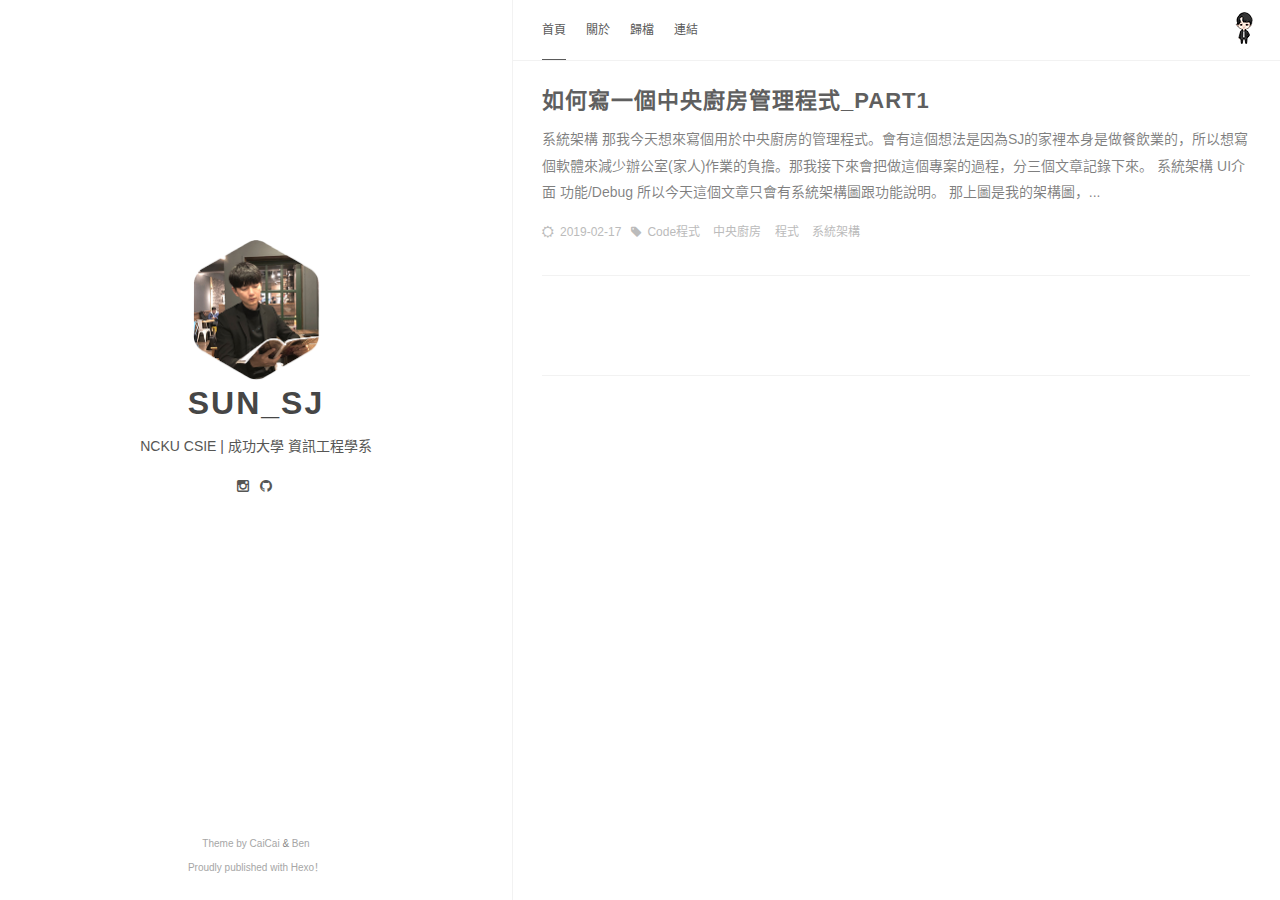
==== index.html @ ebeee3bd "Site updated: 2019-02-17 22:51:18" ====
<!DOCTYPE html><html lang="zh-CN"><head><meta name="generator" content="Hexo 3.8.0"><meta charset="utf-8"><meta name="X-UA-Compatible" content="IE=edge"><meta name="author" content="SunSJ, sunshangjih0819@gmail.com"><title>Sun_SJ</title><meta name="description" content="NCKU CSIE | 成功大學 資訊工程學系"><meta name="keywords"><meta content="width=device-width, initial-scale=1.0, maximum-scale=1.0, user-scalable=0" name="viewport"><meta content="yes" name="apple-mobile-web-app-capable"><meta content="black" name="apple-mobile-web-app-status-bar-style"><meta content="telephone=no" name="format-detection"><meta name="renderer" content="webkit"><link rel="short icon" href="/images/favicon.png" type="image/x-icon"><link rel="stylesheet" href="/css/style.css"><link rel="stylesheet" href="/css/blog_basic.css"><link rel="stylesheet" href="/css/font-awesome.min.css"><link rel="alternate" type="application/atom+xml" title="ATOM 1.0" href="/atom.xml"></head><body><div class="sidebar animated fadeInDown"><div class="logo-title"><div class="title"><img src="/images/selfie.png" style="width:127px;"><h3 title=""><a href="/">Sun_SJ</a></h3><div class="description"><p>NCKU CSIE | 成功大學 資訊工程學系</p></div></div></div><ul class="social-links"><li><a href="http://instagram.com/sun.sj0819"><i class="fa fa-instagram"></i></a></li><li><a href="http://github.com/F74045042"><i class="fa fa-github"></i></a></li></ul><div class="footer"><a target="_blank" href="/"><span>Theme by </span></a><a href="https://www.caicai.me"> CaiCai </a><span>&</span><a href="https://github.com/Ben02/hexo-theme-Anatole"> Ben</a><div class="by_farbox"><a href="https://hexo.io/zh-cn/" target="_blank">Proudly published with Hexo&#65281;</a></div></div></div><div class="main"><div class="page-top animated fadeInDown"><div class="nav"><li><a class="current" href="/">首頁</a></li><li><a href="/about">關於</a></li><li><a href="/archives">歸檔</a></li><li><a href="/links">連結</a></li></div><div class="information"><div class="back_btn"><li><a class="fa fa-chevron-left" onclick="window.history.go(-1)" style="display:none;"> </a></li></div><div class="avatar"><img src="/images/favicon.png"></div></div></div><div class="autopagerize_page_element"><div class="content"><div class="post animated fadeInDown"><div class="post-title"><h3><a href="/2019/02/17/如何寫一個中央廚房管理程式_Part1/">如何寫一個中央廚房管理程式_Part1</a></h3></div><div class="post-content"><p>系統架構
那我今天想來寫個用於中央廚房的管理程式。會有這個想法是因為SJ的家裡本身是做餐飲業的，所以想寫個軟體來減少辦公室(家人)作業的負擔。那我接下來會把做這個專案的過程，分三個文章記錄下來。

 系統架構
 UI介面
 功能/Debug

所以今天這個文章只會有系統架構圖跟功能說明。


那上圖是我的架構圖，...</p></div><div class="post-footer"><div class="meta"><div class="info"><i class="fa fa-sun-o"></i><span class="date">2019-02-17</span><i class="fa fa-tag"></i><a class="tag" href="/categories/Code程式/" title="Code程式">Code程式 </a><a class="tag" href="/tags/中央廚房/" title="中央廚房">中央廚房 </a><a class="tag" href="/tags/程式/" title="程式">程式 </a><a class="tag" href="/tags/系統架構/" title="系統架構">系統架構 </a></div></div></div></div><div class="pagination"><ul class="clearfix"></ul></div></div></div></div><script src="/js/jquery.js"></script><script src="/js/jquery-migrate-1.2.1.min.js"></script><script src="/js/jquery.appear.js"></script></body></html>
---- css/style.css ----
@charset "UTF-8";
html {
  background-color: #fff;
  -webkit-font-smoothing: antialiased;
}

body {
  color: rgba(0, 0, 0, 0.5);
  font-family: 'PingHei', 'PingFang SC', Helvetica Neue, 'Work Sans', 'Hiragino Sans GB', 'Microsoft YaHei', SimSun, sans-serif;
  font-size: 15px;
  width: 100%;
  margin: 0 auto 30px auto;
  background-color: #fff;
}

p {
  line-height: 1.9em;
  font-weight: 400;
  font-size: 14px;
}

a {
  text-decoration: none;
}

a:link, a:visited {
  opacity: 1;
  -webkit-transition: all .15s linear;
  -moz-transition: all .15s linear;
  -o-transition: all .15s linear;
  -ms-transition: all .15s linear;
  transition: all .15s linear;
  color: #424242;
}

a:hover, a:active {
  color: #4786D6;
}

/*basic styles ends*/
/*animation starts*/
.animated {
  -webkit-animation-fill-mode: both;
  -moz-animation-fill-mode: both;
  -ms-animation-fill-mode: both;
  -o-animation-fill-mode: both;
  animation-fill-mode: both;
  -webkit-animation-duration: 1s;
  -moz-animation-duration: 1s;
  -ms-animation-duration: 1s;
  -o-animation-duration: 1s;
  animation-duration: 1s;
}

.animated.hinge {
  -webkit-animation-duration: 1s;
  -moz-animation-duration: 1s;
  -ms-animation-duration: 1s;
  -o-animation-duration: 1s;
  animation-duration: 1s;
}

@-webkit-keyframes fadeInDown {
  0% {
    opacity: 0;
    -webkit-transform: translateY(-20px);
  }
  100% {
    opacity: 1;
    -webkit-transform: translateY(0);
  }
}
@-moz-keyframes fadeInDown {
  0% {
    opacity: 0;
    -moz-transform: translateY(-20px);
  }
  100% {
    opacity: 1;
    -moz-transform: translateY(0);
  }
}
@-o-keyframes fadeInDown {
  0% {
    opacity: 0;
    -o-transform: translateY(-20px);
  }
  100% {
    opacity: 1;
    -o-transform: translateY(0);
  }
}
@keyframes fadeInDown {
  0% {
    opacity: 0;
    transform: translateY(-20px);
  }
  100% {
    opacity: 1;
    transform: translateY(0);
  }
}
.fadeInDown {
  -webkit-animation-name: fadeInDown;
  -moz-animation-name: fadeInDown;
  -o-animation-name: fadeInDown;
  animation-name: fadeInDown;
}

/*animation ends*/
.content {
  height: auto;
  float: right;
  width: 60%;
  margin-top: 60px;
}

.page-top {
  width: 60%;
  position: fixed;
  right: 0;
  z-index: 3;
  background-color: #fff;
  height: 60px;
  border-bottom: 1px solid #f2f2f2;
}
.page-top .nav {
  list-style: none;
  padding: 18px 30px;
  float: left;
  font-size: 12px;
}
.page-top .nav li {
  position: relative;
  display: initial;
  padding-right: 20px;
}
.page-top .nav a {
  color: #5A5A5A;
}
.page-top .nav a:hover {
  color: #4786D6;
}
.page-top .nav a.current {
  color: #5A5A5A;
  padding-bottom: 22px;
  border-bottom: 1px solid #5A5A5A;
}
.page-top .information {
  float: right;
  padding-top: 12px;
  padding-right: 20px;
}
.page-top .information .avatar {
  float: right;
}
.page-top .information .avatar img {
  width: 32px;
  height: 32px;
  border-radius: 300px;
}
.page-top .information .back_btn {
  float: left;
  padding-top: 5px;
  margin-right: -10px;
}
.page-top .information .back_btn li {
  display: initial;
  padding-right: 40px;
}

.sidebar {
  width: 40%;
  -webkit-background-size: cover;
  background-size: cover;
  background-color: #fff;
  height: 100%;
  transition: 0.8s;
  top: 0;
  left: 0;
  position: fixed;
  z-index: 4;
  border-right: 1px solid #f2f2f2;
}
.sidebar .logo-title {
  text-align: center;
  padding-top: 240px;
}
.sidebar .logo-title .description {
  font-size: 14px;
  color: #565654;
}
.sidebar .logo-title .logo {
  margin: 0 auto;
}
.sidebar .logo-title .title h3 {
  text-transform: uppercase;
  font-size: 2rem;
  font-weight: bold;
  letter-spacing: 2px;
  line-height: 1;
  margin: 0;
}
.sidebar .logo-title .title a {
  text-decoration: none;
  color: #464646;
  font-size: 2rem;
  font-weight: bold;
}
.sidebar .social-links {
  list-style: none;
  padding: 0;
  font-size: 14px;
  text-align: center;
}
.sidebar .social-links i {
  margin-right: 3px;
}
.sidebar .social-links li {
  display: inline;
  padding: 0 4px;
  line-height: 0;
}
.sidebar .social-links a {
  color: #565654;
}
.sidebar .social-links a:hover {
  color: #4786D6;
}

.post {
  background-color: #FFF;
  margin: 30px;
}
.post .post-title h1 {
  text-transform: uppercase;
  font-size: 30px;
  letter-spacing: 5px;
  line-height: 1;
}
.post .post-title h2 {
  text-transform: uppercase;
  letter-spacing: 1px;
  font-size: 28px;
  line-height: 1;
  font-weight: 600;
  color: #5f5f5f;
}
.post .post-title h3 {
  text-transform: uppercase;
  letter-spacing: 1px;
  line-height: 1;
  font-weight: 600;
  color: #464646;
  font-size: 22px;
  margin: 0;
}
.post .post-title a {
  text-decoration: none;
  letter-spacing: 1px;
  color: #5f5f5f;
}
.post .post-title a:hover {
  text-decoration: underline;
}
.post .post-content a {
  text-decoration: none;
  letter-spacing: 1px;
  color: #4786D6;
}
.post .post-content a:hover {
  color: #2F69B3;
}
.post .post-content h3 {
  color: #5F5F5F;
  font-size: 22px;
  font-weight: 600;
}
.post .post-content h4 {
  color: #5F5F5F;
  font-size: 16px;
}
.post .post-footer {
  padding: 0 0 30px 0;
  border-bottom: 1px solid #f2f2f2;
}
.post .post-footer .meta {
  max-width: 100%;
  height: 25px;
  color: #bbbbbb;
}
.post .post-footer .meta .info {
  float: left;
  font-size: 12px;
}
.post .post-footer .meta .info .date {
  margin-right: 10px;
}
.post .post-footer .meta a {
  text-decoration: none;
  color: #bbbbbb;
  padding-right: 10px;
}
.post .post-footer .meta a:hover {
  color: #4786D6;
}
.post .post-footer .meta i {
  margin-right: 6px;
}
.post .post-footer .tags {
  padding-bottom: 15px;
  font-size: 13px;
}
.post .post-footer .tags ul {
  list-style-type: none;
  display: inline;
  margin: 0;
  padding: 0;
}
.post .post-footer .tags ul li {
  list-style-type: none;
  margin: 0;
  padding-right: 5px;
  display: inline;
}
.post .post-footer .tags a {
  text-decoration: none;
  color: rgba(0, 0, 0, 0.44);
  font-weight: 400;
}
.post .post-footer .tags a:hover {
  text-decoration: none;
}

.pagination {
  margin: 30px;
  padding: 0px 0 56px 0;
  border-bottom: 1px solid #f2f2f2;
}
.pagination ul {
  list-style: none;
  margin: 0;
  padding: 0;
  height: 13px;
}
.pagination ul li {
  margin: 0 2px 0 2px;
  display: inline;
  line-height: 1;
}
.pagination ul li a {
  text-decoration: none;
}
.pagination .pre {
  float: left;
}
.pagination .next {
  float: right;
}

.like-reblog-buttons {
  float: right;
}

.like-button {
  float: right;
  padding: 0 0 0 10px;
}

.reblog-button {
  float: right;
  padding: 0;
}

#install-btn {
  position: fixed;
  bottom: 0px;
  right: 6px;
}

#disqus_thread {
  margin: 30px;
  border-bottom: 1px solid #f2f2f2;
}

.footer {
  clear: both;
  text-align: center;
  font-size: 10px;
  margin: 0 auto;
  bottom: 0;
  position: absolute;
  width: 100%;
  padding-bottom: 20px;
  background: #fff;
}
.footer a {
  color: #A6A6A6;
}
.footer a:hover {
  color: #4786D6;
}

/*for archive*/
.archive {
  width: 100%;
}

.list-with-title {
  font-size: 14px;
  margin: 30px;
  padding: 0;
}
.list-with-title li {
  list-style-type: none;
  padding: 0;
}
.list-with-title .listing-title {
  font-size: 24px;
  color: #666666;
  font-weight: 600;
  line-height: 2.2em;
}
.list-with-title .listing {
  padding: 0;
}
.list-with-title .listing .listing-post {
  padding-bottom: 5px;
}
.list-with-title .listing .listing-post .post-time {
  float: right;
  color: #C5C5C5;
}
.list-with-title .listing .listing-post a {
  color: #8F8F8F;
}
.list-with-title .listing .listing-post a:hover {
  color: #4786D6;
}

/* share */
.share {
  margin: 0px 30px;
  display: inline-flex;
}

.evernote {
  width: 32px;
  height: 32px;
  border-radius: 300px;
  background-color: #3E3E3E;
  margin-right: 5px;
}
.evernote a {
  color: #fff;
  padding: 11px;
  font-size: 12px;
}
.evernote a:hover {
  color: #ED6243;
  padding: 11px;
}

.weibo {
  width: 32px;
  height: 32px;
  border-radius: 300px;
  background-color: #ED6243;
  margin-right: 5px;
}
.weibo a {
  color: #fff;
  padding: 9px;
}
.weibo a:hover {
  color: #BD4226;
}

.twitter {
  width: 32px;
  height: 32px;
  border-radius: 300px;
  background-color: #59C0FD;
  margin-right: 5px;
}
.twitter a {
  color: #fff;
  padding: 9px;
}
.twitter a:hover {
  color: #4B9ECE;
}

/* about */
.about {
  margin: 30px;
}
.about h3 {
  font-size: 22px;
}

/* links*/
.links {
  margin: 30px;
}
.links h3 {
  font-size: 22px;
}
.links a {
  cursor: pointer;
}

/* 评论样式 */
.comment-count {
  color: #666;
}

.tab-community {
  color: #666;
}

.read_more {
  font-size: 14px;
}

.back-button {
  padding-top: 30px;
  max-width: 100px;
  padding-left: 40px;
  float: left;
}

/* 默认评论样式 */
#fb_comments_container {
  margin: 30px;
}

/* 按钮样式 */
a.btn {
  color: #868686;
  font-weight: 400;
}

.btn {
  display: inline-block;
  position: relative;
  outline: 0;
  color: rgba(0, 0, 0, 0.44);
  background: transparent;
  font-size: 14px;
  text-align: center;
  text-decoration: none;
  cursor: pointer;
  border: 1px solid rgba(0, 0, 0, 0.15);
  white-space: nowrap;
  font-weight: 400;
  font-style: normal;
  border-radius: 999em;
}

.btn:hover {
  display: inline-block;
  position: relative;
  outline: 0px;
  color: #464545;
  background: transparent;
  font-size: 14px;
  text-align: center;
  text-decoration: none;
  cursor: pointer;
  border: 1px solid #464545;
  white-space: nowrap;
  font-weight: 400;
  font-style: normal;
  border-radius: 999em;
}

[role="back"] {
  padding: 0.5em 1.25em;
  line-height: 1.666em;
}

[role="home"] {
  padding: 0.5em 1.25em;
  line-height: 1.666em;
}

[role="navigation"] {
  padding: 0.5em 1.25em;
  line-height: 1.666em;
}

[role="tags"] {
  padding: 6px 12px;
}

/* Menu样式 */
.menu {
  float: right;
  padding-top: 30px;
}
.menu .btn-down {
  margin: 0px;
}
.menu .btn-down li {
  list-style: none;
  width: 100px;
}
.menu .btn-down li a {
  display: inline-block;
  position: relative;
  padding: 0.5em 1.25em;
  outline: 0;
  color: rgba(0, 0, 0, 0.44);
  background: transparent;
  font-size: 14px;
  text-align: center;
  text-decoration: none;
  cursor: pointer;
  border: 1px solid rgba(0, 0, 0, 0.15);
  white-space: nowrap;
  font-weight: 400;
  font-style: normal;
  border-radius: 999em;
  margin-top: 5px;
}
.menu .btn-down li a:hover {
  position: relative;
  padding: 0.5em 1.25em;
  outline: 0;
  color: #fff;
  background: #3CBD10;
  font-size: 14px;
  text-align: center;
  text-decoration: none;
  cursor: pointer;
  border: 1px solid rgba(0, 0, 0, 0.15);
  white-space: nowrap;
  font-weight: 400;
  font-style: normal;
  border-radius: 999em;
  margin-top: 5px;
}
.menu .btn-down div {
  position: absolute;
  visibility: hidden;
  width: 100px;
  float: right;
}

.page_404 {
  text-align: center;
  padding-top: 50px;
}

@media screen and (max-width: 960px) {
  .sidebar {
    width: 100%;
    position: absolute;
    border-right: none;
    z-index: 1;
  }
  .sidebar .logo-title {
    padding-top: 120px;
  }
  .sidebar .logo-title .title img {
    width: 100px;
  }
  .sidebar .logo-title .title h3 {
    font-size: 20px;
  }

  .page-top {
    width: 100%;
  }

  .post-title h3 {
    line-height: 1.6;
  }

  .content {
    margin-top: 420px;
    width: 100%;
    z-index: 2;
    position: absolute;
  }

  .footer {
    display: none;
  }

  .share {
    display: grid;
  }
}
---- css/blog_basic.css ----
.post-content .tip {
  position: relative;
  margin: 2em 0;
  padding: 12px 24px 12px 30px;
  border-left: 4px solid #f66;
  border-top-right-radius: 2px;
  border-bottom-right-radius: 2px;
  background-color: #f8f8f8
}

.post-content .tip br {
  /**display: none**/
}

.post-content .tip:before {
  position: absolute;
  top: 14px;
  left: -12px;
  content: "!";
  width: 20px;
  height: 20px;
  border-radius: 100%;
  color: #fff;
  font-size: 14px;
  line-height: 20px;
  font-weight: bold;
  text-align: center;
  background-color: #f66;
  font-family: 'Dosis', 'Source Sans Pro', 'Helvetica Neue', Arial, sans-serif
}

.content > .post > .post-content > p {
  word-wrap: break-word;
  word-break: break-all;
}

#ds-thread,#disqus_thread,#cloud-tie-wrapper {
  margin: 0 30px!important
}

pre {
  font-size: 0.8em!important;
  background-color: #f8f8f8!important;
  font-family: 'Roboto Mono','Lucida Console','Trebuchet MS','Courier New', Monaco, courier,'PingFang SC','Hiragino Sans GB','Microsoft Jhenghei','Microsoft YaHei', monospace!important
}

figure.highlight {
  position: relative!important;
  margin: 1em 0!important;
  border-radius: 2px!important;
  line-height: 1.1em!important;
  background-color: #f8f8f8!important;
  overflow-x: auto!important
}

figure.highlight table,figure.highlight tr,figure.highlight td {
  width: 100%!important;
  border-collapse: collapse!important;
  padding: 0!important;
  margin: 0!important
}

figure.highlight .gutter {
  display: none!important
}

figure.highlight .code pre {
  padding: 1.2em 1.4em!important;
  line-height: 1.5em!important;
  margin: 0!important
}

figure.highlight.html .code:after,figure.highlight.js .code:after,figure.highlight.bash .code:after,figure.highlight.css .code:after,figure.highlight.scss .code:after,figure.highlight.diff .code:after,figure.highlight.java .code:after,figure.highlight.xml .code:after,figure.highlight.python .code:after,figure.highlight.json .code:after,figure.highlight.swift .code:after,figure.highlight.ruby .code:after,figure.highlight.perl .code:after,figure.highlight.php .code:after,figure.highlight.c .code:after,figure.highlight.cpp .code:after {
  position: absolute!important;
  top: 0!important;
  right: 0!important;
  color: #ccc!important;
  text-align: right!important;
  font-size: 0.75em!important;
  padding: 5px 10px 0!important;
  line-height: 15px!important;
  height: 15px!important;
  font-weight: 600!important
}

figure.highlight.html .code:after {
  content: "HTML"
}

figure.highlight.js .code:after {
  content: "JS"
}

figure.highlight.bash .code:after {
  content: "BASH"
}

figure.highlight.css .code:after {
  content: "CSS"
}

figure.highlight.scss .code:after {
  content: "SCSS"
}

figure.highlight.diff .code:after {
  content: "DIFF"
}

figure.highlight.java .code:after {
  content: "JAVA"
}

figure.highlight.xml .code:after {
  content: "XML"
}

figure.highlight.python .code:after {
  content: "PYTHON"
}

figure.highlight.json .code:after {
  content: "JSON"
}

figure.highlight.swift .code:after {
  content: "SWIFT"
}

figure.highlight.ruby .code:after {
  content: "RUBY"
}

figure.highlight.perl .code:after {
  content: "PERL"
}

figure.highlight.php .code:after {
  content: "PHP"
}

figure.highlight.c .code:after {
  content: "C"
}

figure.highlight.java .code:after {
  content: "JAVA"
}

figure.highlight.cpp .code:after {
  content: "CPP"
}

figure.highlight.cpp .code:after {
  content: 'C++'
}

pre {
  color: #525252!important
}

pre .function .keyword,pre .constant {
  color: #0092db!important
}

pre .keyword,pre .attribute {
  color: #e96900!important
}

pre .number,pre .literal {
  color: #ae81ff!important
}

pre .tag,pre .tag .title,pre .change,pre .winutils,pre .flow,pre .lisp .title,pre .clojure .built_in,pre .nginx .title,pre .tex .special {
  color: #2973b7!important
}

pre .symbol,pre .symbol .string,pre .value,pre .regexp {
  color: #42b983!important
}

pre .title {
  color: #83B917!important
}

pre .tag .value,pre .string,pre .subst,pre .haskell .type,pre .preprocessor,pre .ruby .class .parent,pre .built_in,pre .sql .aggregate,pre .django .template_tag,pre .django .variable,pre .smalltalk .class,pre .javadoc,pre .django .filter .argument,pre .smalltalk .localvars,pre .smalltalk .array,pre .attr_selector,pre .pseudo,pre .addition,pre .stream,pre .envvar,pre .apache .tag,pre .apache .cbracket,pre .tex .command,pre .prompt {
  color: #42b983!important
}

pre .comment,pre .java .annotation,pre .python .decorator,pre .template_comment,pre .pi,pre .doctype,pre .shebang,pre .apache .sqbracket,pre .tex .formula {
  color: #b3b3b3!important
}

pre .deletion {
  color: #BA4545!important
}

pre .coffeescript .javascript,pre .javascript .xml,pre .tex .formula,pre .xml .javascript,pre .xml .vbscript,pre .xml .css,pre .xml .cdata {
  opacity: 0.5!important
}

html {
  height: 100%;
  max-height: 100%;
  padding: 0;
  margin: 0; }

  body {
    padding: 0;
    margin: 0;
    line-height: 1.6em; }

    .clear {
      clear: both;
      display: block;
      overflow: hidden;
      visibility: hidden;
      width: 0;
      height: 0; }

      h1, h2, h3, h4, h5, h6 {
        text-rendering: optimizeLegibility;
        line-height: 1;
        margin: 2rem 0; }

        h1 {
          font-size: 2.1rem;
          line-height: 1.2em; }

          h2 {
            font-size: 1.9rem;
            line-height: 1.2em; }

            h3 {
              font-size: 1.75rem; }

              h4 {
                font-size: 1.3rem; }

                h5 {
                  font-size: 1.3rem; }

                  h6 {
                    font-size: 1.3rem; }

                    img {
                      max-width: 100%;
                      height: auto; }

                      p, ul, ol, dl {
                        margin: 1em 0; }

                        ol ol, ul ul, ul ol, ol ul {
                          margin: 0.4em 0; }

                          ul p, ol p, li p, .content li p, blockquote p, .content blockquote p,
                          .post blockquote p, .post li p {
                            margin: 0;
                            overflow: visible; }

                            a img {
                              border: none; }

dl dt {
  float: left;
  width: 180px;
  overflow: hidden;
  clear: left;
  text-align: right;
  text-overflow: ellipsis;
  white-space: nowrap;
  font-weight: bold;
  margin-bottom: 1em; }

  dl dd {
    margin-left: 200px;
    margin-bottom: 1em; }

    hr {
      display: block;
      height: 1px;
      border: 0;
      border-top: 1px solid #efefef;
      margin: 3.2em 0;
      padding: 0; }

      blockquote {
        box-sizing: border-box;
        margin: 1.6em 0 1.6em -2.2em;
        padding: 0 0 0 1.6em;
        border-left: #4a4a4a 0.4em solid; }

        blockquote p {
          margin: 0.8em 0; }

          blockquote small {
            display: inline-block;
            margin: 0.8em 0 0.8em 1.5em;
            font-size: 0.9em;
            color: #ccc; }

            blockquote small:before {
              content: '\2014 \00A0'; }

              blockquote cite {
                font-weight: bold; }

                blockquote cite a {
                  font-weight: normal; }

                  mark {
                    background-color: #ffc336; }

                    code, tt {
                      padding: 1px 3px;
                      font-family: Inconsolata, monospace, sans-serif;
                      font-size: 0.85em;
                      white-space: pre-wrap;
                      border: 1px solid #E3EDF3;
                      background: #f7f7f9;
                      color: #d14;
                      border-radius: 2px; }
/**
                      pre {
                        -moz-box-sizing: border-box;
                        box-sizing: border-box;
                        margin: 1.6em 0;
                        border: 1px solid #E3EDF3;
                        width: 100%;
                        padding: 10px;
                        font-family: Inconsolata, monospace, sans-serif;
                        font-size: 0.9em;
                        white-space: pre;
                        overflow: auto;
                        background: #F7FAFB;
                        border-radius: 3px; }

                        pre code, tt {
                          font-size: inherit;
                          white-space: -moz-pre-wrap;
                          white-space: pre-wrap;
                          background: transparent;
                          border: none;
                          color: #333;
                          padding: 0; }

                          kbd {
                            display: inline-block;
                            margin-bottom: 0.4em;
                            padding: 1px 8px;
                            border: #ccc 1px solid;
                            color: #666;
                            text-shadow: #fff 0 1px 0;
                            font-size: 0.9em;
                            font-weight: bold;
                            background: #f4f4f4;
                            border-radius: 4px;
                            box-shadow: 0 1px 0 rgba(0, 0, 0, 0.2), 0 1px 0 0 white inset; }

                            table {
                              -moz-box-sizing: border-box;
                              box-sizing: border-box;
                              margin: 1em 0;
                              width: 100%;
                              max-width: 100%;
                              border-width: 1px;
                              border-style: solid;
                              background-color: transparent; }

                              table, table tr, table tr td, table tr th {
                                border-color: #e5e5e5; }

                                table th {
                                  color: #666666;
                                  background-color: #fdfdfd; }

                                  tr th {
                                    border-bottom-width: 1px;
                                    border-bottom-style: solid;
                                    text-align: left; }

                                    tr th, tr td {
                                      padding: 5px 20px;
                                      border-right: 1px solid;
                                      font-size: 1rem; }

                                      tr th:last-child, tr td:last-child {
                                        border-right: 0px; }

                                        table th {
                                          font-weight: bold; }

                                          table tbody > tr:nth-child(odd) > td, table tbody > tr:nth-child(odd) > th {
                                            background-color: #f9f9f9; }

                                            .gist {
                                              font-size: 12px; }
                                              .gist table {
                                                margin: 0;
                                                width: auto; }
                                                .gist table pre {
                                                  font-size: 12px; }
                                                  .gist table .line-numbers {
                                                    font-size: 12px; }
**/

.toc {
  border: 1px solid #f0f0f0;
  margin-bottom: 20px;
  padding: 10px 30px; }

  #fb_comments_container {
    overflow: hidden;
    margin: 0 auto; }
    #fb_comments_container #fb_comments {
      list-style-type: none;
      padding: 0; }
      #fb_comments_container #fb_comments h1 {
        font-size: 1.3em; }
        #fb_comments_container #fb_comments h2 {
          font-size: 1.2em; }
          #fb_comments_container #fb_comments h3 {
            font-size: 1.1em; }
            #fb_comments_container #fb_comments h4, #fb_comments_container #fb_comments h5,
            #fb_comments_container #fb_comments h6 {
              font-size: 1.05em; }
              #fb_comments_container #fb_comments .comment {
                position: relative;
                padding: 25px 0;
                border-bottom: 1px solid rgba(150, 150, 150, 0.2);
                *border-bottom: 1px solid #f0f0f0; }
                #fb_comments_container #fb_comments .comment .avatar {
                  position: absolute;
                  top: 25px;
                  left: 0;
                  width: 50px;
                  float: left; }
                  #fb_comments_container #fb_comments .comment .avatar img {
                    width: 48px;
                    border: none;
                    border-radius: 5px;
                    margin: 0; }
                #fb_comments_container #fb_comments .comment .comment_body,
                #fb_comments_container #fb_comments .comment .c_content {
                  margin-left: 70px;
                  display: block; }
                  #fb_comments_container #fb_comments .comment .comment_body p,
                  #fb_comments_container #fb_comments .comment .c_content p {
                    margin: 5px 0 15px 0;
                    padding: 0;
                    line-height: 1.8; }
                    #fb_comments_container #fb_comments .comment .comment_body .author,
                    #fb_comments_container #fb_comments .comment .c_content .author {
                      line-height: 1.5em;
                      margin: 0;
                      padding: 0; }
                      #fb_comments_container #fb_comments .comment .comment_body .author b,
                      #fb_comments_container #fb_comments .comment .c_content .author b {
                        color: #555; }
                        #fb_comments_container #fb_comments .comment .comment_body .author small,
                        #fb_comments_container #fb_comments .comment .c_content .author small {
                          font-weight: normal;
                          padding-left: 10px;
                          font-size: 0.7em;
                          color: #666; }

#fb_new_comment {
  padding-bottom: 50px; }
  #fb_new_comment textarea {
    border-radius: 5px;
    height: 80px;
    width: 98%;
    padding: 5px;
    font-size: 1em;
    border: 1px solid rgba(150, 150, 150, 0.5);
    *border: 1px solid #a8a8a8;
    line-height: 1.5; }
    #fb_new_comment .comment_error {
      color: red;
      text-align: center;
      display: block;
      font-size: 0.8em;
      padding-top: 1em; }
      #fb_new_comment .c_button:hover {
        background: #E60900;
        color: #fff;
        text-decoration: none; }
        #fb_new_comment .c_button, #fb_new_comment #c_submit {
          cursor: pointer;
          font-family: "Hiragino Sans GB", "Microsoft YaHei", sans-serif;
          font-size: 1em;
          line-height: 1.3em;
          letter-spacing: 1px;
          border-radius: 5px;
          padding: 5px 5px 2px 5px; }
          #fb_new_comment .input_body {
            margin-top: 10px; }
            #fb_new_comment .input_body ul {
              list-style: none;
              padding: 5px 0;
              margin: auto 0; }
              #fb_new_comment .input_body ul li {
                float: left;
                margin-right: 2.2%;
                *margin-right: 22px; }
                #fb_new_comment .input_body ul li label {
                  line-height: 1em; }
                  #fb_new_comment .input_body ul li input {
                    border-radius: 5px;
                    border: 1px solid #ddd;
                    padding: 5px;
                    background: rgba(255, 255, 255, 0.5);
                    margin: 0 0 10px 0; }

#SwfStore_farbox_0 {
  height: 0;
  overflow: hidden; }

  @media screen and (max-width: 320px) {
    #fb_comments .c_content, #fb_comments .comment_body {
      margin-left: 57px;   }
}
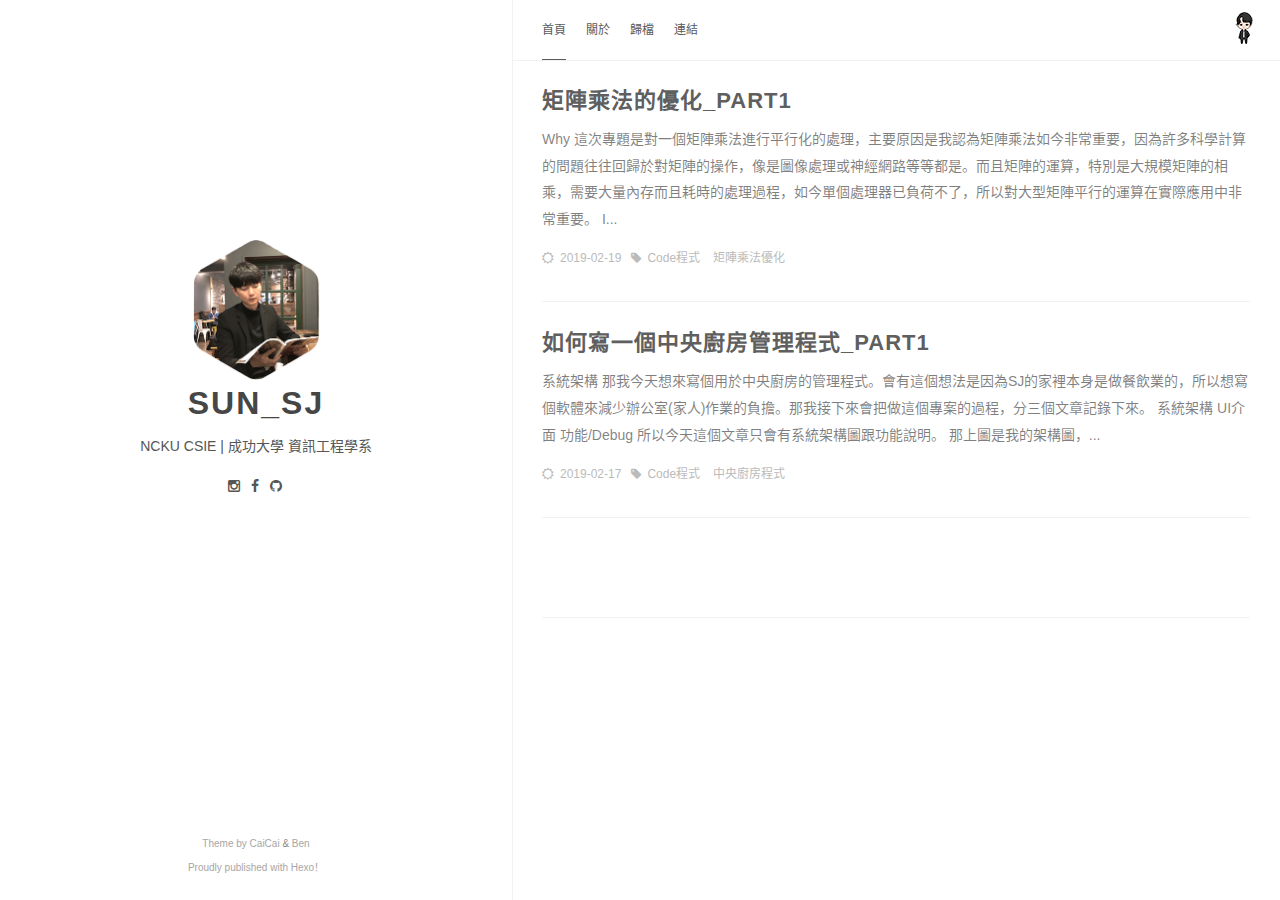
==== commit c9ab0ab4: "Site updated: 2019-02-19 23:05:50" ====
--- a/index.html
+++ b/index.html
@@ -1,4 +1,6 @@
-<!DOCTYPE html><html lang="zh-CN"><head><meta name="generator" content="Hexo 3.8.0"><meta charset="utf-8"><meta name="X-UA-Compatible" content="IE=edge"><meta name="author" content="SunSJ, sunshangjih0819@gmail.com"><title>Sun_SJ</title><meta name="description" content="NCKU CSIE | 成功大學 資訊工程學系"><meta name="keywords"><meta content="width=device-width, initial-scale=1.0, maximum-scale=1.0, user-scalable=0" name="viewport"><meta content="yes" name="apple-mobile-web-app-capable"><meta content="black" name="apple-mobile-web-app-status-bar-style"><meta content="telephone=no" name="format-detection"><meta name="renderer" content="webkit"><link rel="short icon" href="/images/favicon.png" type="image/x-icon"><link rel="stylesheet" href="/css/style.css"><link rel="stylesheet" href="/css/blog_basic.css"><link rel="stylesheet" href="/css/font-awesome.min.css"><link rel="alternate" type="application/atom+xml" title="ATOM 1.0" href="/atom.xml"></head><body><div class="sidebar animated fadeInDown"><div class="logo-title"><div class="title"><img src="/images/selfie.png" style="width:127px;"><h3 title=""><a href="/">Sun_SJ</a></h3><div class="description"><p>NCKU CSIE | 成功大學 資訊工程學系</p></div></div></div><ul class="social-links"><li><a href="http://instagram.com/sun.sj0819"><i class="fa fa-instagram"></i></a></li><li><a href="http://github.com/F74045042"><i class="fa fa-github"></i></a></li></ul><div class="footer"><a target="_blank" href="/"><span>Theme by </span></a><a href="https://www.caicai.me"> CaiCai </a><span>&</span><a href="https://github.com/Ben02/hexo-theme-Anatole"> Ben</a><div class="by_farbox"><a href="https://hexo.io/zh-cn/" target="_blank">Proudly published with Hexo&#65281;</a></div></div></div><div class="main"><div class="page-top animated fadeInDown"><div class="nav"><li><a class="current" href="/">首頁</a></li><li><a href="/about">關於</a></li><li><a href="/archives">歸檔</a></li><li><a href="/links">連結</a></li></div><div class="information"><div class="back_btn"><li><a class="fa fa-chevron-left" onclick="window.history.go(-1)" style="display:none;"> </a></li></div><div class="avatar"><img src="/images/favicon.png"></div></div></div><div class="autopagerize_page_element"><div class="content"><div class="post animated fadeInDown"><div class="post-title"><h3><a href="/2019/02/17/如何寫一個中央廚房管理程式_Part1/">如何寫一個中央廚房管理程式_Part1</a></h3></div><div class="post-content"><p>系統架構
+<!DOCTYPE html><html lang="zh-CN"><head><meta name="generator" content="Hexo 3.8.0"><meta charset="utf-8"><meta name="X-UA-Compatible" content="IE=edge"><meta name="author" content="SunSJ, sunshangjih0819@gmail.com"><title>Sun_SJ</title><meta name="description" content="NCKU CSIE | 成功大學 資訊工程學系"><meta name="keywords"><meta content="width=device-width, initial-scale=1.0, maximum-scale=1.0, user-scalable=0" name="viewport"><meta content="yes" name="apple-mobile-web-app-capable"><meta content="black" name="apple-mobile-web-app-status-bar-style"><meta content="telephone=no" name="format-detection"><meta name="renderer" content="webkit"><link rel="short icon" href="/images/favicon.png" type="image/x-icon"><link rel="stylesheet" href="/css/style.css"><link rel="stylesheet" href="/css/blog_basic.css"><link rel="stylesheet" href="/css/font-awesome.min.css"><link rel="alternate" type="application/atom+xml" title="ATOM 1.0" href="/atom.xml"></head><body><div class="sidebar animated fadeInDown"><div class="logo-title"><div class="title"><img src="/images/selfie.png" style="width:127px;"><h3 title=""><a href="/">Sun_SJ</a></h3><div class="description"><p>NCKU CSIE | 成功大學 資訊工程學系</p></div></div></div><ul class="social-links"><li><a href="http://instagram.com/sun.sj0819"><i class="fa fa-instagram"></i></a></li><li><a href="http://facebook.com/xiaoku.p"><i class="fa fa-facebook"></i></a></li><li><a href="http://github.com/F74045042"><i class="fa fa-github"></i></a></li></ul><div class="footer"><a target="_blank" href="/"><span>Theme by </span></a><a href="https://www.caicai.me"> CaiCai </a><span>&</span><a href="https://github.com/Ben02/hexo-theme-Anatole"> Ben</a><div class="by_farbox"><a href="https://hexo.io/zh-cn/" target="_blank">Proudly published with Hexo&#65281;</a></div></div></div><div class="main"><div class="page-top animated fadeInDown"><div class="nav"><li><a class="current" href="/">首頁</a></li><li><a href="/about">關於</a></li><li><a href="/archives">歸檔</a></li><li><a href="/links">連結</a></li></div><div class="information"><div class="back_btn"><li><a class="fa fa-chevron-left" onclick="window.history.go(-1)" style="display:none;"> </a></li></div><div class="avatar"><img src="/images/favicon.png"></div></div></div><div class="autopagerize_page_element"><div class="content"><div class="post animated fadeInDown"><div class="post-title"><h3><a href="/2019/02/19/矩陣乘法的優化_Part1/">矩陣乘法的優化_Part1</a></h3></div><div class="post-content"><p>Why
+這次專題是對一個矩陣乘法進行平行化的處理，主要原因是我認為矩陣乘法如今非常重要，因為許多科學計算的問題往往回歸於對矩陣的操作，像是圖像處理或神經網路等等都是。而且矩陣的運算，特別是大規模矩陣的相乘，需要大量內存而且耗時的處理過程，如今單個處理器已負荷不了，所以對大型矩陣平行的運算在實際應用中非常重要。
+I...</p></div><div class="post-footer"><div class="meta"><div class="info"><i class="fa fa-sun-o"></i><span class="date">2019-02-19</span><i class="fa fa-tag"></i><a class="tag" href="/categories/Code程式/" title="Code程式">Code程式 </a><a class="tag" href="/tags/矩陣乘法優化/" title="矩陣乘法優化">矩陣乘法優化 </a></div></div></div></div><div class="post animated fadeInDown"><div class="post-title"><h3><a href="/2019/02/17/如何寫一個中央廚房管理程式_Part1/">如何寫一個中央廚房管理程式_Part1</a></h3></div><div class="post-content"><p>系統架構
 那我今天想來寫個用於中央廚房的管理程式。會有這個想法是因為SJ的家裡本身是做餐飲業的，所以想寫個軟體來減少辦公室(家人)作業的負擔。那我接下來會把做這個專案的過程，分三個文章記錄下來。
 
  系統架構
@@ -8,4 +10,4 @@
 所以今天這個文章只會有系統架構圖跟功能說明。
 
 
-那上圖是我的架構圖，...</p></div><div class="post-footer"><div class="meta"><div class="info"><i class="fa fa-sun-o"></i><span class="date">2019-02-17</span><i class="fa fa-tag"></i><a class="tag" href="/categories/Code程式/" title="Code程式">Code程式 </a><a class="tag" href="/tags/中央廚房/" title="中央廚房">中央廚房 </a><a class="tag" href="/tags/程式/" title="程式">程式 </a><a class="tag" href="/tags/系統架構/" title="系統架構">系統架構 </a></div></div></div></div><div class="pagination"><ul class="clearfix"></ul></div></div></div></div><script src="/js/jquery.js"></script><script src="/js/jquery-migrate-1.2.1.min.js"></script><script src="/js/jquery.appear.js"></script></body></html>+那上圖是我的架構圖，...</p></div><div class="post-footer"><div class="meta"><div class="info"><i class="fa fa-sun-o"></i><span class="date">2019-02-17</span><i class="fa fa-tag"></i><a class="tag" href="/categories/Code程式/" title="Code程式">Code程式 </a><a class="tag" href="/tags/中央廚房程式/" title="中央廚房程式">中央廚房程式 </a></div></div></div></div><div class="pagination"><ul class="clearfix"></ul></div></div></div></div><script src="/js/jquery.js"></script><script src="/js/jquery-migrate-1.2.1.min.js"></script><script src="/js/jquery.appear.js"></script></body></html>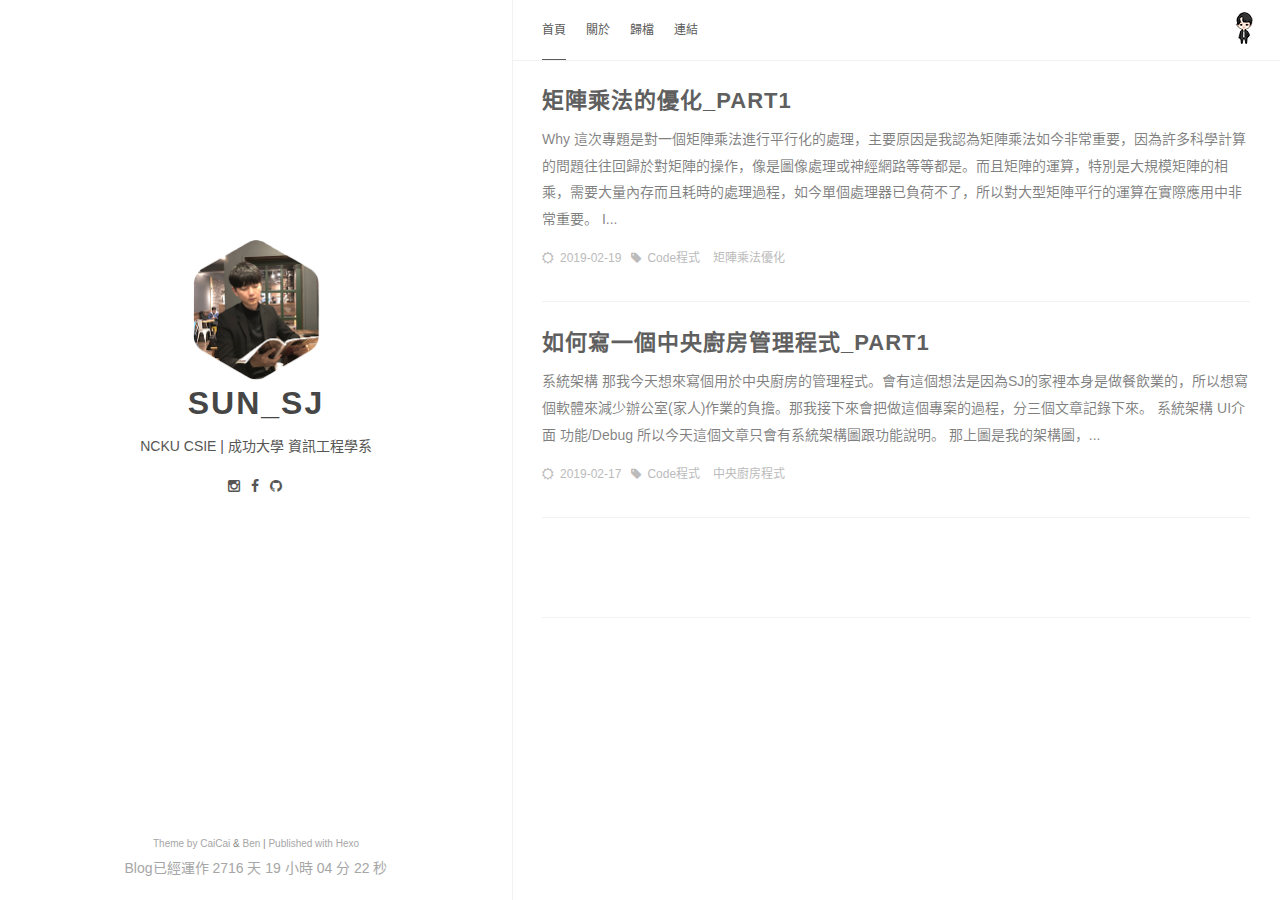
==== commit 28768cc3: "Site updated: 2019-02-20 01:08:45" ====
--- a/index.html
+++ b/index.html
@@ -1,4 +1,28 @@
-<!DOCTYPE html><html lang="zh-CN"><head><meta name="generator" content="Hexo 3.8.0"><meta charset="utf-8"><meta name="X-UA-Compatible" content="IE=edge"><meta name="author" content="SunSJ, sunshangjih0819@gmail.com"><title>Sun_SJ</title><meta name="description" content="NCKU CSIE | 成功大學 資訊工程學系"><meta name="keywords"><meta content="width=device-width, initial-scale=1.0, maximum-scale=1.0, user-scalable=0" name="viewport"><meta content="yes" name="apple-mobile-web-app-capable"><meta content="black" name="apple-mobile-web-app-status-bar-style"><meta content="telephone=no" name="format-detection"><meta name="renderer" content="webkit"><link rel="short icon" href="/images/favicon.png" type="image/x-icon"><link rel="stylesheet" href="/css/style.css"><link rel="stylesheet" href="/css/blog_basic.css"><link rel="stylesheet" href="/css/font-awesome.min.css"><link rel="alternate" type="application/atom+xml" title="ATOM 1.0" href="/atom.xml"></head><body><div class="sidebar animated fadeInDown"><div class="logo-title"><div class="title"><img src="/images/selfie.png" style="width:127px;"><h3 title=""><a href="/">Sun_SJ</a></h3><div class="description"><p>NCKU CSIE | 成功大學 資訊工程學系</p></div></div></div><ul class="social-links"><li><a href="http://instagram.com/sun.sj0819"><i class="fa fa-instagram"></i></a></li><li><a href="http://facebook.com/xiaoku.p"><i class="fa fa-facebook"></i></a></li><li><a href="http://github.com/F74045042"><i class="fa fa-github"></i></a></li></ul><div class="footer"><a target="_blank" href="/"><span>Theme by </span></a><a href="https://www.caicai.me"> CaiCai </a><span>&</span><a href="https://github.com/Ben02/hexo-theme-Anatole"> Ben</a><div class="by_farbox"><a href="https://hexo.io/zh-cn/" target="_blank">Proudly published with Hexo&#65281;</a></div></div></div><div class="main"><div class="page-top animated fadeInDown"><div class="nav"><li><a class="current" href="/">首頁</a></li><li><a href="/about">關於</a></li><li><a href="/archives">歸檔</a></li><li><a href="/links">連結</a></li></div><div class="information"><div class="back_btn"><li><a class="fa fa-chevron-left" onclick="window.history.go(-1)" style="display:none;"> </a></li></div><div class="avatar"><img src="/images/favicon.png"></div></div></div><div class="autopagerize_page_element"><div class="content"><div class="post animated fadeInDown"><div class="post-title"><h3><a href="/2019/02/19/矩陣乘法的優化_Part1/">矩陣乘法的優化_Part1</a></h3></div><div class="post-content"><p>Why
+<!DOCTYPE html><html lang="zh-CN"><head><meta name="generator" content="Hexo 3.8.0"><meta charset="utf-8"><meta name="X-UA-Compatible" content="IE=edge"><meta name="author" content="SunSJ, sunshangjih0819@gmail.com"><title>Sun_SJ</title><meta name="description" content="NCKU CSIE | 成功大學 資訊工程學系"><meta name="keywords"><meta content="width=device-width, initial-scale=1.0, maximum-scale=1.0, user-scalable=0" name="viewport"><meta content="yes" name="apple-mobile-web-app-capable"><meta content="black" name="apple-mobile-web-app-status-bar-style"><meta content="telephone=no" name="format-detection"><meta name="renderer" content="webkit"><link rel="short icon" href="/images/favicon.png" type="image/x-icon"><link rel="stylesheet" href="/css/style.css"><link rel="stylesheet" href="/css/blog_basic.css"><link rel="stylesheet" href="/css/font-awesome.min.css"><link rel="alternate" type="application/atom+xml" title="ATOM 1.0" href="/atom.xml"></head><body><div class="sidebar animated fadeInDown"><div class="logo-title"><div class="title"><img src="/images/selfie.png" style="width:127px;"><h3 title=""><a href="/">Sun_SJ</a></h3><div class="description"><p>NCKU CSIE | 成功大學 資訊工程學系</p></div></div></div><ul class="social-links"><li><a href="http://instagram.com/sun.sj0819"><i class="fa fa-instagram"></i></a></li><li><a href="http://facebook.com/xiaoku.p"><i class="fa fa-facebook"></i></a></li><li><a href="http://github.com/F74045042"><i class="fa fa-github"></i></a></li></ul><div class="footer"><a target="_blank" href="/"><span>Theme by </span></a><a href="https://www.caicai.me"> CaiCai </a><span>&</span><a href="https://github.com/Ben02/hexo-theme-Anatole"> Ben</a><span> | </span><a href="https://hexo.io/zh-cn/" target="_blank">Published with Hexo</a><div class="timeCount"><span id="timeDate">loading date...</span><span id="times">loading time...</span><script>var now = new Date();
+function createtime() {
+var grt = new Date("02/17/2019 00:00:00");
+now.setTime(now.getTime() + 250);
+days = (now - grt) / 1000 / 60 / 60 / 24;
+dnum = Math.floor(days);
+hours = (now - grt) / 1000 / 60 / 60 - (24 * dnum);
+hnum = Math.floor(hours);
+if (String(hnum).length == 1) {
+hnum = "0" + hnum;
+}
+minutes = (now - grt) / 1000 / 60 - (24 * 60 * dnum) - (60 * hnum);
+mnum = Math.floor(minutes);
+if (String(mnum).length == 1) {
+mnum = "0" + mnum;
+}
+seconds = (now - grt) / 1000 - (24 * 60 * 60 * dnum) - (60 * 60 * hnum) - (60 * mnum);
+snum = Math.round(seconds);
+if (String(snum).length == 1) {
+snum = "0" + snum;
+}
+document.getElementById("timeDate").innerHTML = "Blog已經運作 " + dnum + " 天 ";
+document.getElementById("times").innerHTML = hnum + " 小時 " + mnum + " 分 " + snum + " 秒";
+}
+setInterval("createtime()", 250);</script></div></div></div><div class="main"><div class="page-top animated fadeInDown"><div class="nav"><li><a class="current" href="/">首頁</a></li><li><a href="/about">關於</a></li><li><a href="/archives">歸檔</a></li><li><a href="/links">連結</a></li></div><div class="information"><div class="back_btn"><li><a class="fa fa-chevron-left" onclick="window.history.go(-1)" style="display:none;"> </a></li></div><div class="avatar"><img src="/images/favicon.png"></div></div></div><div class="autopagerize_page_element"><div class="content"><div class="post animated fadeInDown"><div class="post-title"><h3><a href="/2019/02/19/矩陣乘法的優化_Part1/">矩陣乘法的優化_Part1</a></h3></div><div class="post-content"><p>Why
 這次專題是對一個矩陣乘法進行平行化的處理，主要原因是我認為矩陣乘法如今非常重要，因為許多科學計算的問題往往回歸於對矩陣的操作，像是圖像處理或神經網路等等都是。而且矩陣的運算，特別是大規模矩陣的相乘，需要大量內存而且耗時的處理過程，如今單個處理器已負荷不了，所以對大型矩陣平行的運算在實際應用中非常重要。
 I...</p></div><div class="post-footer"><div class="meta"><div class="info"><i class="fa fa-sun-o"></i><span class="date">2019-02-19</span><i class="fa fa-tag"></i><a class="tag" href="/categories/Code程式/" title="Code程式">Code程式 </a><a class="tag" href="/tags/矩陣乘法優化/" title="矩陣乘法優化">矩陣乘法優化 </a></div></div></div></div><div class="post animated fadeInDown"><div class="post-title"><h3><a href="/2019/02/17/如何寫一個中央廚房管理程式_Part1/">如何寫一個中央廚房管理程式_Part1</a></h3></div><div class="post-content"><p>系統架構
 那我今天想來寫個用於中央廚房的管理程式。會有這個想法是因為SJ的家裡本身是做餐飲業的，所以想寫個軟體來減少辦公室(家人)作業的負擔。那我接下來會把做這個專案的過程，分三個文章記錄下來。
--- a/css/style.css
+++ b/css/style.css
@@ -1,695 +1,793 @@
 @charset "UTF-8";
 html {
-  background-color: #fff;
-  -webkit-font-smoothing: antialiased;
+    background-color: #fff;
+    -webkit-font-smoothing: antialiased;
 }
 
 body {
-  color: rgba(0, 0, 0, 0.5);
-  font-family: 'PingHei', 'PingFang SC', Helvetica Neue, 'Work Sans', 'Hiragino Sans GB', 'Microsoft YaHei', SimSun, sans-serif;
-  font-size: 15px;
-  width: 100%;
-  margin: 0 auto 30px auto;
-  background-color: #fff;
+    color: rgba(0, 0, 0, 0.5);
+    font-family: 'PingHei', 'PingFang SC', Helvetica Neue, 'Work Sans', 'Hiragino Sans GB', 'Microsoft YaHei', SimSun, sans-serif;
+    font-size: 15px;
+    width: 100%;
+    margin: 0 auto 30px auto;
+    background-color: #fff;
 }
 
 p {
-  line-height: 1.9em;
-  font-weight: 400;
-  font-size: 14px;
+    line-height: 1.9em;
+    font-weight: 400;
+    font-size: 14px;
 }
 
 a {
-  text-decoration: none;
-}
-
-a:link, a:visited {
-  opacity: 1;
-  -webkit-transition: all .15s linear;
-  -moz-transition: all .15s linear;
-  -o-transition: all .15s linear;
-  -ms-transition: all .15s linear;
-  transition: all .15s linear;
-  color: #424242;
-}
-
-a:hover, a:active {
-  color: #4786D6;
-}
+    text-decoration: none;
+}
+
+a:link,
+a:visited {
+    opacity: 1;
+    -webkit-transition: all .15s linear;
+    -moz-transition: all .15s linear;
+    -o-transition: all .15s linear;
+    -ms-transition: all .15s linear;
+    transition: all .15s linear;
+    color: #424242;
+}
+
+a:hover,
+a:active {
+    color: #4786D6;
+}
+
 
 /*basic styles ends*/
+
+
 /*animation starts*/
+
 .animated {
-  -webkit-animation-fill-mode: both;
-  -moz-animation-fill-mode: both;
-  -ms-animation-fill-mode: both;
-  -o-animation-fill-mode: both;
-  animation-fill-mode: both;
-  -webkit-animation-duration: 1s;
-  -moz-animation-duration: 1s;
-  -ms-animation-duration: 1s;
-  -o-animation-duration: 1s;
-  animation-duration: 1s;
+    -webkit-animation-fill-mode: both;
+    -moz-animation-fill-mode: both;
+    -ms-animation-fill-mode: both;
+    -o-animation-fill-mode: both;
+    animation-fill-mode: both;
+    -webkit-animation-duration: 1s;
+    -moz-animation-duration: 1s;
+    -ms-animation-duration: 1s;
+    -o-animation-duration: 1s;
+    animation-duration: 1s;
 }
 
 .animated.hinge {
-  -webkit-animation-duration: 1s;
-  -moz-animation-duration: 1s;
-  -ms-animation-duration: 1s;
-  -o-animation-duration: 1s;
-  animation-duration: 1s;
+    -webkit-animation-duration: 1s;
+    -moz-animation-duration: 1s;
+    -ms-animation-duration: 1s;
+    -o-animation-duration: 1s;
+    animation-duration: 1s;
 }
 
 @-webkit-keyframes fadeInDown {
-  0% {
-    opacity: 0;
-    -webkit-transform: translateY(-20px);
-  }
-  100% {
-    opacity: 1;
-    -webkit-transform: translateY(0);
-  }
-}
+    0% {
+        opacity: 0;
+        -webkit-transform: translateY(-20px);
+    }
+    100% {
+        opacity: 1;
+        -webkit-transform: translateY(0);
+    }
+}
+
 @-moz-keyframes fadeInDown {
-  0% {
-    opacity: 0;
-    -moz-transform: translateY(-20px);
-  }
-  100% {
-    opacity: 1;
-    -moz-transform: translateY(0);
-  }
-}
+    0% {
+        opacity: 0;
+        -moz-transform: translateY(-20px);
+    }
+    100% {
+        opacity: 1;
+        -moz-transform: translateY(0);
+    }
+}
+
 @-o-keyframes fadeInDown {
-  0% {
-    opacity: 0;
-    -o-transform: translateY(-20px);
-  }
-  100% {
-    opacity: 1;
-    -o-transform: translateY(0);
-  }
-}
+    0% {
+        opacity: 0;
+        -o-transform: translateY(-20px);
+    }
+    100% {
+        opacity: 1;
+        -o-transform: translateY(0);
+    }
+}
+
 @keyframes fadeInDown {
-  0% {
-    opacity: 0;
-    transform: translateY(-20px);
-  }
-  100% {
-    opacity: 1;
-    transform: translateY(0);
-  }
-}
+    0% {
+        opacity: 0;
+        transform: translateY(-20px);
+    }
+    100% {
+        opacity: 1;
+        transform: translateY(0);
+    }
+}
+
 .fadeInDown {
-  -webkit-animation-name: fadeInDown;
-  -moz-animation-name: fadeInDown;
-  -o-animation-name: fadeInDown;
-  animation-name: fadeInDown;
-}
+    -webkit-animation-name: fadeInDown;
+    -moz-animation-name: fadeInDown;
+    -o-animation-name: fadeInDown;
+    animation-name: fadeInDown;
+}
+
 
 /*animation ends*/
+
 .content {
-  height: auto;
-  float: right;
-  width: 60%;
-  margin-top: 60px;
+    height: auto;
+    float: right;
+    width: 60%;
+    margin-top: 60px;
 }
 
 .page-top {
-  width: 60%;
-  position: fixed;
-  right: 0;
-  z-index: 3;
-  background-color: #fff;
-  height: 60px;
-  border-bottom: 1px solid #f2f2f2;
-}
+    width: 60%;
+    position: fixed;
+    right: 0;
+    z-index: 3;
+    background-color: #fff;
+    height: 60px;
+    border-bottom: 1px solid #f2f2f2;
+}
+
 .page-top .nav {
-  list-style: none;
-  padding: 18px 30px;
-  float: left;
-  font-size: 12px;
-}
+    list-style: none;
+    padding: 18px 30px;
+    float: left;
+    font-size: 12px;
+}
+
 .page-top .nav li {
-  position: relative;
-  display: initial;
-  padding-right: 20px;
-}
+    position: relative;
+    display: initial;
+    padding-right: 20px;
+}
+
 .page-top .nav a {
-  color: #5A5A5A;
-}
+    color: #5A5A5A;
+}
+
 .page-top .nav a:hover {
-  color: #4786D6;
-}
+    color: #4786D6;
+}
+
 .page-top .nav a.current {
-  color: #5A5A5A;
-  padding-bottom: 22px;
-  border-bottom: 1px solid #5A5A5A;
-}
+    color: #5A5A5A;
+    padding-bottom: 22px;
+    border-bottom: 1px solid #5A5A5A;
+}
+
 .page-top .information {
-  float: right;
-  padding-top: 12px;
-  padding-right: 20px;
-}
+    float: right;
+    padding-top: 12px;
+    padding-right: 20px;
+}
+
 .page-top .information .avatar {
-  float: right;
-}
+    float: right;
+}
+
 .page-top .information .avatar img {
-  width: 32px;
-  height: 32px;
-  border-radius: 300px;
-}
+    width: 32px;
+    height: 32px;
+    border-radius: 300px;
+}
+
 .page-top .information .back_btn {
-  float: left;
-  padding-top: 5px;
-  margin-right: -10px;
-}
+    float: left;
+    padding-top: 5px;
+    margin-right: -10px;
+}
+
 .page-top .information .back_btn li {
-  display: initial;
-  padding-right: 40px;
+    display: initial;
+    padding-right: 40px;
+}
+
+.timeCount {
+    text-align: center;
+    font-size: 14px;
+    color: #A6A6A6;;
 }
 
 .sidebar {
-  width: 40%;
-  -webkit-background-size: cover;
-  background-size: cover;
-  background-color: #fff;
-  height: 100%;
-  transition: 0.8s;
-  top: 0;
-  left: 0;
-  position: fixed;
-  z-index: 4;
-  border-right: 1px solid #f2f2f2;
-}
+    width: 40%;
+    -webkit-background-size: cover;
+    background-size: cover;
+    background-color: #fff;
+    height: 100%;
+    transition: 0.8s;
+    top: 0;
+    left: 0;
+    position: fixed;
+    z-index: 4;
+    border-right: 1px solid #f2f2f2;
+}
+
 .sidebar .logo-title {
-  text-align: center;
-  padding-top: 240px;
-}
+    text-align: center;
+    padding-top: 240px;
+}
+
 .sidebar .logo-title .description {
-  font-size: 14px;
-  color: #565654;
-}
+    font-size: 14px;
+    color: #565654;
+}
+
 .sidebar .logo-title .logo {
-  margin: 0 auto;
-}
+    margin: 0 auto;
+}
+
 .sidebar .logo-title .title h3 {
-  text-transform: uppercase;
-  font-size: 2rem;
-  font-weight: bold;
-  letter-spacing: 2px;
-  line-height: 1;
-  margin: 0;
-}
+    text-transform: uppercase;
+    font-size: 2rem;
+    font-weight: bold;
+    letter-spacing: 2px;
+    line-height: 1;
+    margin: 0;
+}
+
 .sidebar .logo-title .title a {
-  text-decoration: none;
-  color: #464646;
-  font-size: 2rem;
-  font-weight: bold;
-}
+    text-decoration: none;
+    color: #464646;
+    font-size: 2rem;
+    font-weight: bold;
+}
+
 .sidebar .social-links {
-  list-style: none;
-  padding: 0;
-  font-size: 14px;
-  text-align: center;
-}
+    list-style: none;
+    padding: 0;
+    font-size: 14px;
+    text-align: center;
+}
+
 .sidebar .social-links i {
-  margin-right: 3px;
-}
+    margin-right: 3px;
+}
+
 .sidebar .social-links li {
-  display: inline;
-  padding: 0 4px;
-  line-height: 0;
-}
+    display: inline;
+    padding: 0 4px;
+    line-height: 0;
+}
+
 .sidebar .social-links a {
-  color: #565654;
-}
+    color: #565654;
+}
+
 .sidebar .social-links a:hover {
-  color: #4786D6;
+    color: #4786D6;
 }
 
 .post {
-  background-color: #FFF;
-  margin: 30px;
-}
+    background-color: #FFF;
+    margin: 30px;
+}
+
 .post .post-title h1 {
-  text-transform: uppercase;
-  font-size: 30px;
-  letter-spacing: 5px;
-  line-height: 1;
-}
+    text-transform: uppercase;
+    font-size: 30px;
+    letter-spacing: 5px;
+    line-height: 1;
+}
+
 .post .post-title h2 {
-  text-transform: uppercase;
-  letter-spacing: 1px;
-  font-size: 28px;
-  line-height: 1;
-  font-weight: 600;
-  color: #5f5f5f;
-}
+    text-transform: uppercase;
+    letter-spacing: 1px;
+    font-size: 28px;
+    line-height: 1;
+    font-weight: 600;
+    color: #5f5f5f;
+}
+
 .post .post-title h3 {
-  text-transform: uppercase;
-  letter-spacing: 1px;
-  line-height: 1;
-  font-weight: 600;
-  color: #464646;
-  font-size: 22px;
-  margin: 0;
-}
+    text-transform: uppercase;
+    letter-spacing: 1px;
+    line-height: 1;
+    font-weight: 600;
+    color: #464646;
+    font-size: 22px;
+    margin: 0;
+}
+
 .post .post-title a {
-  text-decoration: none;
-  letter-spacing: 1px;
-  color: #5f5f5f;
-}
+    text-decoration: none;
+    letter-spacing: 1px;
+    color: #5f5f5f;
+}
+
 .post .post-title a:hover {
-  text-decoration: underline;
-}
+    text-decoration: underline;
+}
+
 .post .post-content a {
-  text-decoration: none;
-  letter-spacing: 1px;
-  color: #4786D6;
-}
+    text-decoration: none;
+    letter-spacing: 1px;
+    color: #4786D6;
+}
+
 .post .post-content a:hover {
-  color: #2F69B3;
-}
+    color: #2F69B3;
+}
+
 .post .post-content h3 {
-  color: #5F5F5F;
-  font-size: 22px;
-  font-weight: 600;
-}
+    color: #5F5F5F;
+    font-size: 22px;
+    font-weight: 600;
+}
+
 .post .post-content h4 {
-  color: #5F5F5F;
-  font-size: 16px;
-}
+    color: #5F5F5F;
+    font-size: 16px;
+}
+
 .post .post-footer {
-  padding: 0 0 30px 0;
-  border-bottom: 1px solid #f2f2f2;
-}
+    padding: 0 0 30px 0;
+    border-bottom: 1px solid #f2f2f2;
+}
+
 .post .post-footer .meta {
-  max-width: 100%;
-  height: 25px;
-  color: #bbbbbb;
-}
+    max-width: 100%;
+    height: 25px;
+    color: #bbbbbb;
+}
+
 .post .post-footer .meta .info {
-  float: left;
-  font-size: 12px;
-}
+    float: left;
+    font-size: 12px;
+}
+
 .post .post-footer .meta .info .date {
-  margin-right: 10px;
-}
+    margin-right: 10px;
+}
+
 .post .post-footer .meta a {
-  text-decoration: none;
-  color: #bbbbbb;
-  padding-right: 10px;
-}
+    text-decoration: none;
+    color: #bbbbbb;
+    padding-right: 10px;
+}
+
 .post .post-footer .meta a:hover {
-  color: #4786D6;
-}
+    color: #4786D6;
+}
+
 .post .post-footer .meta i {
-  margin-right: 6px;
-}
+    margin-right: 6px;
+}
+
 .post .post-footer .tags {
-  padding-bottom: 15px;
-  font-size: 13px;
-}
+    padding-bottom: 15px;
+    font-size: 13px;
+}
+
 .post .post-footer .tags ul {
-  list-style-type: none;
-  display: inline;
-  margin: 0;
-  padding: 0;
-}
+    list-style-type: none;
+    display: inline;
+    margin: 0;
+    padding: 0;
+}
+
 .post .post-footer .tags ul li {
-  list-style-type: none;
-  margin: 0;
-  padding-right: 5px;
-  display: inline;
-}
+    list-style-type: none;
+    margin: 0;
+    padding-right: 5px;
+    display: inline;
+}
+
 .post .post-footer .tags a {
-  text-decoration: none;
-  color: rgba(0, 0, 0, 0.44);
-  font-weight: 400;
-}
+    text-decoration: none;
+    color: rgba(0, 0, 0, 0.44);
+    font-weight: 400;
+}
+
 .post .post-footer .tags a:hover {
-  text-decoration: none;
+    text-decoration: none;
 }
 
 .pagination {
-  margin: 30px;
-  padding: 0px 0 56px 0;
-  border-bottom: 1px solid #f2f2f2;
-}
+    margin: 30px;
+    padding: 0px 0 56px 0;
+    border-bottom: 1px solid #f2f2f2;
+}
+
 .pagination ul {
-  list-style: none;
-  margin: 0;
-  padding: 0;
-  height: 13px;
-}
+    list-style: none;
+    margin: 0;
+    padding: 0;
+    height: 13px;
+}
+
 .pagination ul li {
-  margin: 0 2px 0 2px;
-  display: inline;
-  line-height: 1;
-}
+    margin: 0 2px 0 2px;
+    display: inline;
+    line-height: 1;
+}
+
 .pagination ul li a {
-  text-decoration: none;
-}
+    text-decoration: none;
+}
+
 .pagination .pre {
-  float: left;
-}
+    float: left;
+}
+
 .pagination .next {
-  float: right;
+    float: right;
 }
 
 .like-reblog-buttons {
-  float: right;
+    float: right;
 }
 
 .like-button {
-  float: right;
-  padding: 0 0 0 10px;
+    float: right;
+    padding: 0 0 0 10px;
 }
 
 .reblog-button {
-  float: right;
-  padding: 0;
+    float: right;
+    padding: 0;
 }
 
 #install-btn {
-  position: fixed;
-  bottom: 0px;
-  right: 6px;
+    position: fixed;
+    bottom: 0px;
+    right: 6px;
 }
 
 #disqus_thread {
-  margin: 30px;
-  border-bottom: 1px solid #f2f2f2;
+    margin: 30px;
+    border-bottom: 1px solid #f2f2f2;
 }
 
 .footer {
-  clear: both;
-  text-align: center;
-  font-size: 10px;
-  margin: 0 auto;
-  bottom: 0;
-  position: absolute;
-  width: 100%;
-  padding-bottom: 20px;
-  background: #fff;
-}
+    clear: both;
+    text-align: center;
+    font-size: 10px;
+    margin: 0 auto;
+    bottom: 0;
+    position: absolute;
+    width: 100%;
+    padding-bottom: 20px;
+    background: #fff;
+}
+
 .footer a {
-  color: #A6A6A6;
-}
+    color: #A6A6A6;
+}
+
 .footer a:hover {
-  color: #4786D6;
-}
+    color: #4786D6;
+}
+
 
 /*for archive*/
+
 .archive {
-  width: 100%;
+    width: 100%;
 }
 
 .list-with-title {
-  font-size: 14px;
-  margin: 30px;
-  padding: 0;
-}
+    font-size: 14px;
+    margin: 30px;
+    padding: 0;
+}
+
 .list-with-title li {
-  list-style-type: none;
-  padding: 0;
-}
+    list-style-type: none;
+    padding: 0;
+}
+
 .list-with-title .listing-title {
-  font-size: 24px;
-  color: #666666;
-  font-weight: 600;
-  line-height: 2.2em;
-}
+    font-size: 24px;
+    color: #666666;
+    font-weight: 600;
+    line-height: 2.2em;
+}
+
 .list-with-title .listing {
-  padding: 0;
-}
+    padding: 0;
+}
+
 .list-with-title .listing .listing-post {
-  padding-bottom: 5px;
-}
+    padding-bottom: 5px;
+}
+
 .list-with-title .listing .listing-post .post-time {
-  float: right;
-  color: #C5C5C5;
-}
+    float: right;
+    color: #C5C5C5;
+}
+
 .list-with-title .listing .listing-post a {
-  color: #8F8F8F;
-}
+    color: #8F8F8F;
+}
+
 .list-with-title .listing .listing-post a:hover {
-  color: #4786D6;
-}
+    color: #4786D6;
+}
+
 
 /* share */
+
 .share {
-  margin: 0px 30px;
-  display: inline-flex;
+    margin: 0px 30px;
+    display: inline-flex;
 }
 
 .evernote {
-  width: 32px;
-  height: 32px;
-  border-radius: 300px;
-  background-color: #3E3E3E;
-  margin-right: 5px;
-}
+    width: 32px;
+    height: 32px;
+    border-radius: 300px;
+    background-color: #3E3E3E;
+    margin-right: 5px;
+}
+
 .evernote a {
-  color: #fff;
-  padding: 11px;
-  font-size: 12px;
-}
+    color: #fff;
+    padding: 11px;
+    font-size: 12px;
+}
+
 .evernote a:hover {
-  color: #ED6243;
-  padding: 11px;
+    color: #ED6243;
+    padding: 11px;
 }
 
 .weibo {
-  width: 32px;
-  height: 32px;
-  border-radius: 300px;
-  background-color: #ED6243;
-  margin-right: 5px;
-}
+    width: 32px;
+    height: 32px;
+    border-radius: 300px;
+    background-color: #ED6243;
+    margin-right: 5px;
+}
+
 .weibo a {
-  color: #fff;
-  padding: 9px;
-}
+    color: #fff;
+    padding: 9px;
+}
+
 .weibo a:hover {
-  color: #BD4226;
+    color: #BD4226;
 }
 
 .twitter {
-  width: 32px;
-  height: 32px;
-  border-radius: 300px;
-  background-color: #59C0FD;
-  margin-right: 5px;
-}
+    width: 32px;
+    height: 32px;
+    border-radius: 300px;
+    background-color: #59C0FD;
+    margin-right: 5px;
+}
+
 .twitter a {
-  color: #fff;
-  padding: 9px;
-}
+    color: #fff;
+    padding: 9px;
+}
+
 .twitter a:hover {
-  color: #4B9ECE;
-}
+    color: #4B9ECE;
+}
+
 
 /* about */
+
 .about {
-  margin: 30px;
-}
+    margin: 30px;
+}
+
 .about h3 {
-  font-size: 22px;
-}
+    font-size: 22px;
+}
+
 
 /* links*/
+
 .links {
-  margin: 30px;
-}
+    margin: 30px;
+}
+
 .links h3 {
-  font-size: 22px;
-}
+    font-size: 22px;
+}
+
 .links a {
-  cursor: pointer;
-}
+    cursor: pointer;
+}
+
 
 /* 评论样式 */
+
 .comment-count {
-  color: #666;
+    color: #666;
 }
 
 .tab-community {
-  color: #666;
+    color: #666;
 }
 
 .read_more {
-  font-size: 14px;
+    font-size: 14px;
 }
 
 .back-button {
-  padding-top: 30px;
-  max-width: 100px;
-  padding-left: 40px;
-  float: left;
-}
+    padding-top: 30px;
+    max-width: 100px;
+    padding-left: 40px;
+    float: left;
+}
+
 
 /* 默认评论样式 */
+
 #fb_comments_container {
-  margin: 30px;
-}
+    margin: 30px;
+}
+
 
 /* 按钮样式 */
+
 a.btn {
-  color: #868686;
-  font-weight: 400;
+    color: #868686;
+    font-weight: 400;
 }
 
 .btn {
-  display: inline-block;
-  position: relative;
-  outline: 0;
-  color: rgba(0, 0, 0, 0.44);
-  background: transparent;
-  font-size: 14px;
-  text-align: center;
-  text-decoration: none;
-  cursor: pointer;
-  border: 1px solid rgba(0, 0, 0, 0.15);
-  white-space: nowrap;
-  font-weight: 400;
-  font-style: normal;
-  border-radius: 999em;
+    display: inline-block;
+    position: relative;
+    outline: 0;
+    color: rgba(0, 0, 0, 0.44);
+    background: transparent;
+    font-size: 14px;
+    text-align: center;
+    text-decoration: none;
+    cursor: pointer;
+    border: 1px solid rgba(0, 0, 0, 0.15);
+    white-space: nowrap;
+    font-weight: 400;
+    font-style: normal;
+    border-radius: 999em;
 }
 
 .btn:hover {
-  display: inline-block;
-  position: relative;
-  outline: 0px;
-  color: #464545;
-  background: transparent;
-  font-size: 14px;
-  text-align: center;
-  text-decoration: none;
-  cursor: pointer;
-  border: 1px solid #464545;
-  white-space: nowrap;
-  font-weight: 400;
-  font-style: normal;
-  border-radius: 999em;
+    display: inline-block;
+    position: relative;
+    outline: 0px;
+    color: #464545;
+    background: transparent;
+    font-size: 14px;
+    text-align: center;
+    text-decoration: none;
+    cursor: pointer;
+    border: 1px solid #464545;
+    white-space: nowrap;
+    font-weight: 400;
+    font-style: normal;
+    border-radius: 999em;
 }
 
 [role="back"] {
-  padding: 0.5em 1.25em;
-  line-height: 1.666em;
+    padding: 0.5em 1.25em;
+    line-height: 1.666em;
 }
 
 [role="home"] {
-  padding: 0.5em 1.25em;
-  line-height: 1.666em;
+    padding: 0.5em 1.25em;
+    line-height: 1.666em;
 }
 
 [role="navigation"] {
-  padding: 0.5em 1.25em;
-  line-height: 1.666em;
+    padding: 0.5em 1.25em;
+    line-height: 1.666em;
 }
 
 [role="tags"] {
-  padding: 6px 12px;
-}
+    padding: 6px 12px;
+}
+
 
 /* Menu样式 */
+
 .menu {
-  float: right;
-  padding-top: 30px;
-}
+    float: right;
+    padding-top: 30px;
+}
+
 .menu .btn-down {
-  margin: 0px;
-}
+    margin: 0px;
+}
+
 .menu .btn-down li {
-  list-style: none;
-  width: 100px;
-}
+    list-style: none;
+    width: 100px;
+}
+
 .menu .btn-down li a {
-  display: inline-block;
-  position: relative;
-  padding: 0.5em 1.25em;
-  outline: 0;
-  color: rgba(0, 0, 0, 0.44);
-  background: transparent;
-  font-size: 14px;
-  text-align: center;
-  text-decoration: none;
-  cursor: pointer;
-  border: 1px solid rgba(0, 0, 0, 0.15);
-  white-space: nowrap;
-  font-weight: 400;
-  font-style: normal;
-  border-radius: 999em;
-  margin-top: 5px;
-}
+    display: inline-block;
+    position: relative;
+    padding: 0.5em 1.25em;
+    outline: 0;
+    color: rgba(0, 0, 0, 0.44);
+    background: transparent;
+    font-size: 14px;
+    text-align: center;
+    text-decoration: none;
+    cursor: pointer;
+    border: 1px solid rgba(0, 0, 0, 0.15);
+    white-space: nowrap;
+    font-weight: 400;
+    font-style: normal;
+    border-radius: 999em;
+    margin-top: 5px;
+}
+
 .menu .btn-down li a:hover {
-  position: relative;
-  padding: 0.5em 1.25em;
-  outline: 0;
-  color: #fff;
-  background: #3CBD10;
-  font-size: 14px;
-  text-align: center;
-  text-decoration: none;
-  cursor: pointer;
-  border: 1px solid rgba(0, 0, 0, 0.15);
-  white-space: nowrap;
-  font-weight: 400;
-  font-style: normal;
-  border-radius: 999em;
-  margin-top: 5px;
-}
+    position: relative;
+    padding: 0.5em 1.25em;
+    outline: 0;
+    color: #fff;
+    background: #3CBD10;
+    font-size: 14px;
+    text-align: center;
+    text-decoration: none;
+    cursor: pointer;
+    border: 1px solid rgba(0, 0, 0, 0.15);
+    white-space: nowrap;
+    font-weight: 400;
+    font-style: normal;
+    border-radius: 999em;
+    margin-top: 5px;
+}
+
 .menu .btn-down div {
-  position: absolute;
-  visibility: hidden;
-  width: 100px;
-  float: right;
+    position: absolute;
+    visibility: hidden;
+    width: 100px;
+    float: right;
 }
 
 .page_404 {
-  text-align: center;
-  padding-top: 50px;
+    text-align: center;
+    padding-top: 50px;
 }
 
 @media screen and (max-width: 960px) {
-  .sidebar {
-    width: 100%;
-    position: absolute;
-    border-right: none;
-    z-index: 1;
-  }
-  .sidebar .logo-title {
-    padding-top: 120px;
-  }
-  .sidebar .logo-title .title img {
-    width: 100px;
-  }
-  .sidebar .logo-title .title h3 {
-    font-size: 20px;
-  }
-
-  .page-top {
-    width: 100%;
-  }
-
-  .post-title h3 {
-    line-height: 1.6;
-  }
-
-  .content {
-    margin-top: 420px;
-    width: 100%;
-    z-index: 2;
-    position: absolute;
-  }
-
-  .footer {
-    display: none;
-  }
-
-  .share {
-    display: grid;
-  }
-}
+    .sidebar {
+        width: 100%;
+        position: absolute;
+        border-right: none;
+        z-index: 1;
+    }
+    .sidebar .logo-title {
+        padding-top: 120px;
+    }
+    .sidebar .logo-title .title img {
+        width: 100px;
+    }
+    .sidebar .logo-title .title h3 {
+        font-size: 20px;
+    }
+    .page-top {
+        width: 100%;
+    }
+    .post-title h3 {
+        line-height: 1.6;
+    }
+    .content {
+        margin-top: 420px;
+        width: 100%;
+        z-index: 2;
+        position: absolute;
+    }
+    .footer {
+        display: none;
+    }
+    .share {
+        display: grid;
+    }
+}
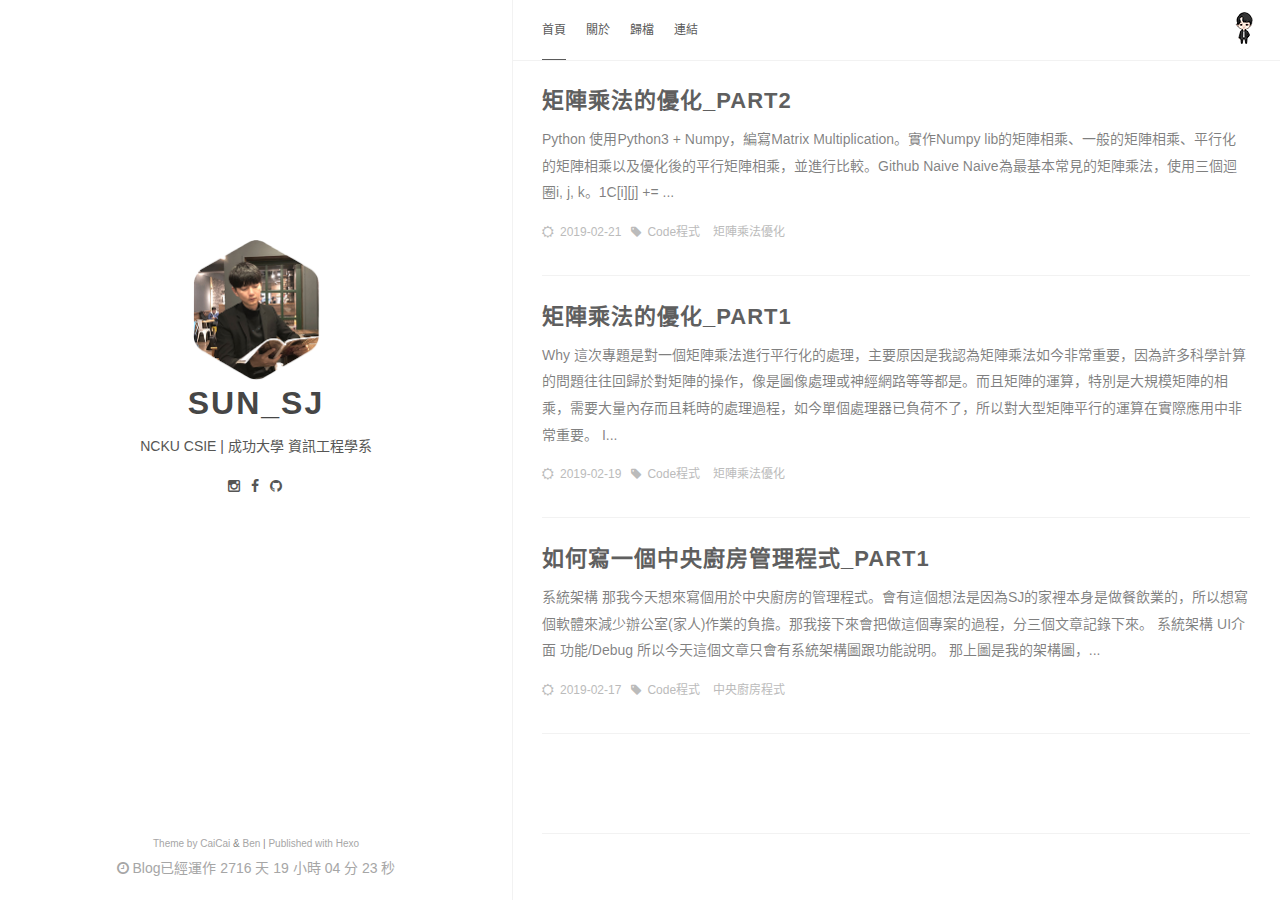
==== commit 314314d8: "Site updated: 2019-02-21 23:18:40" ====
--- a/index.html
+++ b/index.html
@@ -1,4 +1,44 @@
-<!DOCTYPE html><html lang="zh-CN"><head><meta name="generator" content="Hexo 3.8.0"><meta charset="utf-8"><meta name="X-UA-Compatible" content="IE=edge"><meta name="author" content="SunSJ, sunshangjih0819@gmail.com"><title>Sun_SJ</title><meta name="description" content="NCKU CSIE | 成功大學 資訊工程學系"><meta name="keywords"><meta content="width=device-width, initial-scale=1.0, maximum-scale=1.0, user-scalable=0" name="viewport"><meta content="yes" name="apple-mobile-web-app-capable"><meta content="black" name="apple-mobile-web-app-status-bar-style"><meta content="telephone=no" name="format-detection"><meta name="renderer" content="webkit"><link rel="short icon" href="/images/favicon.png" type="image/x-icon"><link rel="stylesheet" href="/css/style.css"><link rel="stylesheet" href="/css/blog_basic.css"><link rel="stylesheet" href="/css/font-awesome.min.css"><link rel="alternate" type="application/atom+xml" title="ATOM 1.0" href="/atom.xml"></head><body><div class="sidebar animated fadeInDown"><div class="logo-title"><div class="title"><img src="/images/selfie.png" style="width:127px;"><h3 title=""><a href="/">Sun_SJ</a></h3><div class="description"><p>NCKU CSIE | 成功大學 資訊工程學系</p></div></div></div><ul class="social-links"><li><a href="http://instagram.com/sun.sj0819"><i class="fa fa-instagram"></i></a></li><li><a href="http://facebook.com/xiaoku.p"><i class="fa fa-facebook"></i></a></li><li><a href="http://github.com/F74045042"><i class="fa fa-github"></i></a></li></ul><div class="footer"><a target="_blank" href="/"><span>Theme by </span></a><a href="https://www.caicai.me"> CaiCai </a><span>&</span><a href="https://github.com/Ben02/hexo-theme-Anatole"> Ben</a><span> | </span><a href="https://hexo.io/zh-cn/" target="_blank">Published with Hexo</a><div class="timeCount"><span id="timeDate">loading date...</span><span id="times">loading time...</span><script>var now = new Date();
+<!DOCTYPE html><html lang="zh-CN"><head><meta name="generator" content="Hexo 3.8.0"><meta charset="utf-8"><meta name="X-UA-Compatible" content="IE=edge"><meta name="author" content="SunSJ, sunshangjih0819@gmail.com"><title>Sun_SJ</title><meta name="description" content="NCKU CSIE | 成功大學 資訊工程學系"><meta name="keywords"><meta content="width=device-width, initial-scale=1.0, maximum-scale=1.0, user-scalable=0" name="viewport"><meta content="yes" name="apple-mobile-web-app-capable"><meta content="black" name="apple-mobile-web-app-status-bar-style"><meta content="telephone=no" name="format-detection"><meta name="renderer" content="webkit"><link rel="short icon" href="/images/favicon.png" type="image/x-icon"><link rel="stylesheet" href="/css/style.css"><link rel="stylesheet" href="/css/blog_basic.css"><link rel="stylesheet" href="/css/font-awesome.min.css"><link rel="alternate" type="application/atom+xml" title="ATOM 1.0" href="/atom.xml"></head><body><div class="sidebar animated fadeInDown"><div class="logo-title"><div class="title"><img src="/images/selfie.png" style="width:127px;"><h3 title=""><a href="/">Sun_SJ</a></h3><div class="description"><p>NCKU CSIE | 成功大學 資訊工程學系</p></div></div></div><ul class="social-links"><li><a href="http://instagram.com/sun.sj0819"><i class="fa fa-instagram"></i></a></li><li><a href="http://facebook.com/xiaoku.p"><i class="fa fa-facebook"></i></a></li><li><a href="http://github.com/F74045042"><i class="fa fa-github"></i></a></li></ul><p id="image"></p><div style="text-align:center"><canvas id="myCanvas"> </canvas></div><script>var c = document.getElementById("myCanvas");
+c.width = 32;
+c.height = 32;
+var ctx = c.getContext("2d");
+var img = new Image();
+img.src = "/images/sprite.png";
+ctx.drawImage(img, 0, 0);
+var x = 0;
+var y = 0;
+var count = 0;
+animate();
+
+function animate() {
+count += 1;
+if(count > 10){
+  ctx.clearRect(0, 0, c.width, c.height);  // clear canvas
+  ctx.drawImage(img, x, y);                       // draw image at current position
+  x = (x==-32) ? 0 : -32;
+  count = 0;
+}
+requestAnimationFrame(animate)        // loop
+}
+
+//- document.onkeydown = function(e) {
+//-   switch (e.keyCode) {
+//-       case 37:
+//-       	img.offsetX -= 2;
+//-           break;
+//-       case 38:
+//-           alert('up');
+//-           break;
+//-       case 39:
+//-       	animate();
+//-           break;
+//-       case 40:
+//-           alert('down');
+//-           break;
+//-   }
+//- };</script><style>#myCanvas {
+	//- border:2px solid;
+}</style><div class="footer"><a target="_blank" href="/"><span>Theme by </span></a><a href="https://www.caicai.me"> CaiCai </a><span>&</span><a href="https://github.com/Ben02/hexo-theme-Anatole"> Ben</a><span> | </span><a href="https://hexo.io/zh-cn/" target="_blank">Published with Hexo</a><div class="timeCount"><i class="fa fa-clock-o"></i><span id="timeDate">loading date...</span><span id="times">loading time...</span><script>var now = new Date();
 function createtime() {
 var grt = new Date("02/17/2019 00:00:00");
 now.setTime(now.getTime() + 250);
@@ -19,10 +59,13 @@
 if (String(snum).length == 1) {
 snum = "0" + snum;
 }
-document.getElementById("timeDate").innerHTML = "Blog已經運作 " + dnum + " 天 ";
+document.getElementById("timeDate").innerHTML = " Blog已經運作 " + dnum + " 天 ";
 document.getElementById("times").innerHTML = hnum + " 小時 " + mnum + " 分 " + snum + " 秒";
 }
-setInterval("createtime()", 250);</script></div></div></div><div class="main"><div class="page-top animated fadeInDown"><div class="nav"><li><a class="current" href="/">首頁</a></li><li><a href="/about">關於</a></li><li><a href="/archives">歸檔</a></li><li><a href="/links">連結</a></li></div><div class="information"><div class="back_btn"><li><a class="fa fa-chevron-left" onclick="window.history.go(-1)" style="display:none;"> </a></li></div><div class="avatar"><img src="/images/favicon.png"></div></div></div><div class="autopagerize_page_element"><div class="content"><div class="post animated fadeInDown"><div class="post-title"><h3><a href="/2019/02/19/矩陣乘法的優化_Part1/">矩陣乘法的優化_Part1</a></h3></div><div class="post-content"><p>Why
+setInterval("createtime()", 250);</script></div></div></div><div class="main"><div class="page-top animated fadeInDown"><div class="nav"><li><a class="current" href="/">首頁</a></li><li><a href="/about">關於</a></li><li><a href="/archives">歸檔</a></li><li><a href="/links">連結</a></li></div><div class="information"><div class="back_btn"><li><a class="fa fa-chevron-left" onclick="window.history.go(-1)" style="display:none;"> </a></li></div><div class="avatar"><img src="/images/favicon.png"></div></div></div><div class="autopagerize_page_element"><div class="content"><div class="post animated fadeInDown"><div class="post-title"><h3><a href="/2019/02/21/矩陣乘法的優化-Part2/">矩陣乘法的優化_Part2</a></h3></div><div class="post-content"><p>Python
+使用Python3 + Numpy，編寫Matrix Multiplication。實作Numpy lib的矩陣相乘、一般的矩陣相乘、平行化的矩陣相乘以及優化後的平行矩陣相乘，並進行比較。Github
+Naive
+Naive為最基本常見的矩陣乘法，使用三個迴圈i, j, k。1C[i][j] += ...</p></div><div class="post-footer"><div class="meta"><div class="info"><i class="fa fa-sun-o"></i><span class="date">2019-02-21</span><i class="fa fa-tag"></i><a class="tag" href="/categories/Code程式/" title="Code程式">Code程式 </a><a class="tag" href="/tags/矩陣乘法優化/" title="矩陣乘法優化">矩陣乘法優化 </a></div></div></div></div><div class="post animated fadeInDown"><div class="post-title"><h3><a href="/2019/02/19/矩陣乘法的優化_Part1/">矩陣乘法的優化_Part1</a></h3></div><div class="post-content"><p>Why
 這次專題是對一個矩陣乘法進行平行化的處理，主要原因是我認為矩陣乘法如今非常重要，因為許多科學計算的問題往往回歸於對矩陣的操作，像是圖像處理或神經網路等等都是。而且矩陣的運算，特別是大規模矩陣的相乘，需要大量內存而且耗時的處理過程，如今單個處理器已負荷不了，所以對大型矩陣平行的運算在實際應用中非常重要。
 I...</p></div><div class="post-footer"><div class="meta"><div class="info"><i class="fa fa-sun-o"></i><span class="date">2019-02-19</span><i class="fa fa-tag"></i><a class="tag" href="/categories/Code程式/" title="Code程式">Code程式 </a><a class="tag" href="/tags/矩陣乘法優化/" title="矩陣乘法優化">矩陣乘法優化 </a></div></div></div></div><div class="post animated fadeInDown"><div class="post-title"><h3><a href="/2019/02/17/如何寫一個中央廚房管理程式_Part1/">如何寫一個中央廚房管理程式_Part1</a></h3></div><div class="post-content"><p>系統架構
 那我今天想來寫個用於中央廚房的管理程式。會有這個想法是因為SJ的家裡本身是做餐飲業的，所以想寫個軟體來減少辦公室(家人)作業的負擔。那我接下來會把做這個專案的過程，分三個文章記錄下來。
